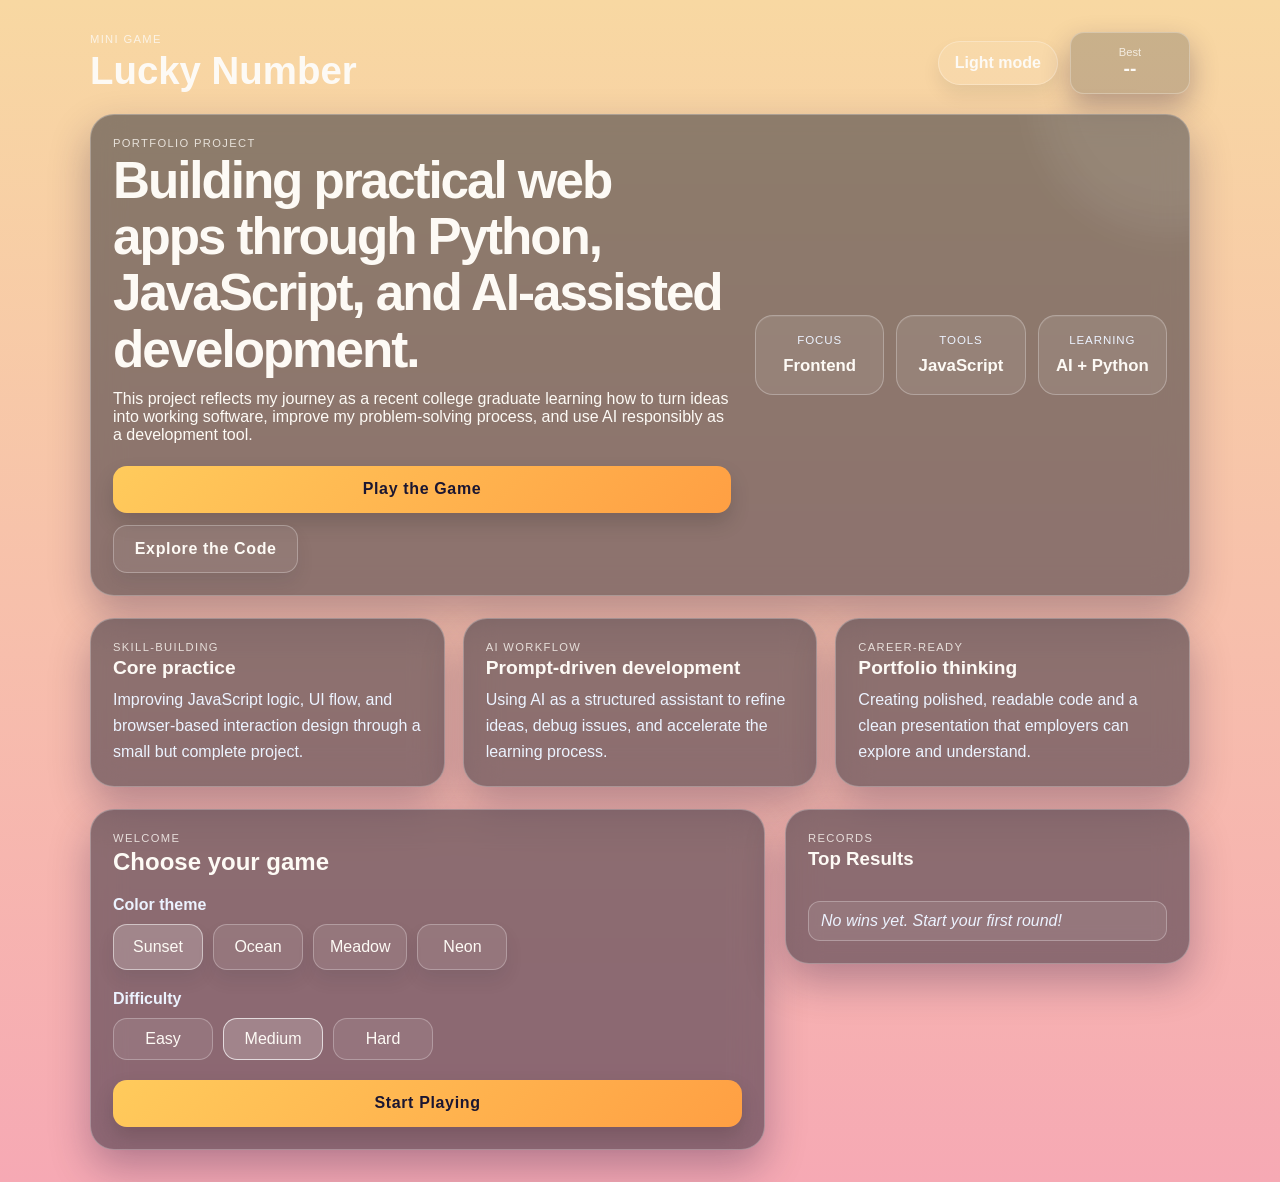
==== number-guessing/index.html @ c9243097 "Add number-guessing sub-site bundle" ====
<!DOCTYPE html>
<html lang="en">
  <head>
    <meta charset="UTF-8" />
    <meta name="viewport" content="width=device-width, initial-scale=1.0" />
    <title>Lucky Number Challenge</title>
    <link rel="stylesheet" href="styles.css" />
  </head>
  <body data-theme="sunset">
    <div class="app-shell">
      <header class="topbar">
        <div>
          <p class="eyebrow">Mini game</p>
          <h1>Lucky Number</h1>
        </div>
        <div class="topbar-actions">
          <button id="theme-toggle" class="theme-toggle" type="button" aria-label="Toggle light and dark mode">
            Light mode
          </button>
          <div class="best-score-card">
            <span>Best</span>
            <strong id="best-score-label">--</strong>
          </div>
        </div>
      </header>

      <section class="hero-card panel">
        <div class="hero-copy">
          <p class="eyebrow accent">Portfolio Project</p>
          <h2>Building practical web apps through Python, JavaScript, and AI-assisted development.</h2>
          <p>
            This project reflects my journey as a recent college graduate learning how to turn ideas into working software,
            improve my problem-solving process, and use AI responsibly as a development tool.
          </p>
          <div class="hero-actions">
            <button type="button" class="primary-button hero-cta" id="hero-start-button">Play the Game</button>
            <button type="button" class="secondary-button" id="hero-code-button">Explore the Code</button>
          </div>
        </div>
        <div class="hero-metrics">
          <div class="metric-box">
            <span>Focus</span>
            <strong>Frontend</strong>
          </div>
          <div class="metric-box">
            <span>Tools</span>
            <strong>JavaScript</strong>
          </div>
          <div class="metric-box">
            <span>Learning</span>
            <strong>AI + Python</strong>
          </div>
        </div>
      </section>

      <section class="feature-grid">
        <article class="feature-card panel">
          <p class="eyebrow accent">Skill-building</p>
          <h3>Core practice</h3>
          <p>Improving JavaScript logic, UI flow, and browser-based interaction design through a small but complete project.</p>
        </article>
        <article class="feature-card panel">
          <p class="eyebrow accent">AI workflow</p>
          <h3>Prompt-driven development</h3>
          <p>Using AI as a structured assistant to refine ideas, debug issues, and accelerate the learning process.</p>
        </article>
        <article class="feature-card panel">
          <p class="eyebrow accent">Career-ready</p>
          <h3>Portfolio thinking</h3>
          <p>Creating polished, readable code and a clean presentation that employers can explore and understand.</p>
        </article>
      </section>

      <main class="game-layout" id="game-area">
        <section id="start-screen" class="panel">
          <div class="panel-header">
            <p class="eyebrow accent">Welcome</p>
            <h2>Choose your game</h2>
          </div>

          <div class="menu-block">
            <label class="section-label">Color theme</label>
            <div class="theme-picker" aria-label="Choose screen theme">
              <button type="button" class="theme-option active" data-theme="sunset">Sunset</button>
              <button type="button" class="theme-option" data-theme="ocean">Ocean</button>
              <button type="button" class="theme-option" data-theme="meadow">Meadow</button>
              <button type="button" class="theme-option" data-theme="neon">Neon</button>
            </div>
          </div>

          <div class="menu-block">
            <label class="section-label">Difficulty</label>
            <div class="difficulty-picker" aria-label="Choose difficulty level">
              <label class="difficulty-option">
                <input type="radio" name="difficulty" value="easy" />
                <span>Easy</span>
              </label>
              <label class="difficulty-option">
                <input type="radio" name="difficulty" value="medium" checked />
                <span>Medium</span>
              </label>
              <label class="difficulty-option">
                <input type="radio" name="difficulty" value="hard" />
                <span>Hard</span>
              </label>
            </div>
          </div>

          <button id="start-game" class="primary-button" type="button">Start Playing</button>
        </section>

        <section id="game-screen" class="panel hidden">
          <div class="status-row">
            <div class="status-pill">
              <span>Difficulty</span>
              <strong id="difficulty-label">Medium</strong>
            </div>
            <div class="status-pill">
              <span>Attempts</span>
              <strong id="attempt-count">0</strong>
            </div>
            <div class="status-pill">
              <span>Goal</span>
              <strong>1 - 100</strong>
            </div>
          </div>

          <div class="guess-display-wrap">
            <div id="guess-display" aria-live="polite">?</div>
          </div>

          <div id="feedback-banner" class="feedback-banner" aria-live="polite">
            Make your first guess!
          </div>

          <form id="guess-form" class="guess-form">
            <label for="guess-input" class="sr-only">Enter your guess</label>
            <input id="guess-input" type="number" min="1" max="100" placeholder="Pick a number" />
            <button type="submit" class="primary-button">Guess</button>
          </form>

          <p id="limit-message" class="limit-message">You have 8 guesses.</p>
        </section>

        <section id="win-screen" class="panel hidden win-panel">
          <p class="eyebrow accent">Round complete</p>
          <h2>You won!</h2>
          <p id="win-summary" class="win-summary">You guessed the hidden number in 0 tries.</p>
          <button id="play-again-button" class="primary-button" type="button">Play Again</button>
        </section>

        <aside class="panel history-panel">
          <div class="panel-header small">
            <p class="eyebrow accent">Records</p>
            <h3>Top Results</h3>
          </div>
          <ol id="results-list" class="results-list">
            <li class="empty-state">No wins yet. Start your first round!</li>
          </ol>
        </aside>
      </main>
    </div>

    <script src="script.js"></script>
  </body>
</html>
---- number-guessing/styles.css ----
:root {
  --bg-top: #f8d8a2;
  --bg-bottom: #f6a9b4;
  --card-bg: rgba(255, 255, 255, 0.14);
  --card-border: rgba(255, 255, 255, 0.28);
  --panel-bg: rgba(16, 22, 41, 0.46);
  --panel-text: #fdfaf5;
  --muted-text: #ecf3ff;
  --accent: #ffcb5c;
  --accent-strong: #ff9f43;
  --primary: #7b61ff;
  --success: #79f2a8;
  --warning: #ffd166;
  --shadow: rgba(32, 18, 60, 0.3);
  --input-bg: rgba(17, 26, 50, 0.52);
}

body[data-mode="light"] {
  --bg-top: #f3f7ff;
  --bg-bottom: #d7e7ff;
  --card-bg: rgba(255, 255, 255, 0.75);
  --card-border: rgba(30, 41, 59, 0.12);
  --panel-bg: rgba(255, 255, 255, 0.76);
  --panel-text: #1d2333;
  --muted-text: #475569;
  --accent: #f59e0b;
  --accent-strong: #f97316;
  --primary: #6366f1;
  --success: #22c55e;
  --warning: #f59e0b;
  --shadow: rgba(15, 23, 42, 0.12);
  --input-bg: rgba(255, 255, 255, 0.7);
}

body[data-theme="ocean"] {
  --bg-top: #9ad8ff;
  --bg-bottom: #4e8de2;
  --panel-bg: rgba(10, 24, 58, 0.55);
  --accent: #ffd166;
  --accent-strong: #ffb703;
  --primary: #27b6ff;
  --success: #66f2c7;
}

body[data-theme="meadow"] {
  --bg-top: #aef2bf;
  --bg-bottom: #57b98c;
  --panel-bg: rgba(11, 39, 24, 0.5);
  --accent: #ffdd8a;
  --accent-strong: #f9b53f;
  --primary: #3bb273;
  --success: #d3ff7d;
}

body[data-theme="neon"] {
  --bg-top: #1a123a;
  --bg-bottom: #510d8f;
  --panel-bg: rgba(26, 16, 48, 0.7);
  --panel-text: #f0ebff;
  --muted-text: #dcd5ff;
  --accent: #ff67d4;
  --accent-strong: #ffb86b;
  --primary: #62e7ff;
  --success: #79ffb5;
  --warning: #ffe97a;
}

* {
  box-sizing: border-box;
}

html, body {
  margin: 0;
  min-height: 100%;
  font-family: "Segoe UI", Tahoma, sans-serif;
  background: linear-gradient(180deg, var(--bg-top), var(--bg-bottom));
  color: var(--panel-text);
}

body {
  min-height: 100vh;
  display: flex;
  align-items: center;
  justify-content: center;
  padding: 32px 16px;
}

button, input {
  font: inherit;
}

button {
  transition: transform 0.25s cubic-bezier(0.2, 0.8, 0.2, 1), box-shadow 0.25s ease, border-color 0.25s ease, opacity 0.25s ease;
}

button:hover {
  transform: translateY(-2px);
}

.primary-button,
.secondary-button,
.theme-toggle,
.theme-option,
.best-score-card,
.metric-box,
.feature-card {
  box-shadow: 0 10px 18px rgba(15, 23, 42, 0.08);
}

.primary-button:hover,
.secondary-button:hover,
.theme-toggle:hover,
.theme-option:hover,
.best-score-card:hover,
.metric-box:hover,
.feature-card:hover {
  box-shadow: 0 14px 26px rgba(15, 23, 42, 0.14);
}

.app-shell {
  width: min(100%, 1100px);
}

@keyframes fadeUp {
  from {
    opacity: 0;
    transform: translateY(18px);
  }
  to {
    opacity: 1;
    transform: translateY(0);
  }
}

.hero-card,
.feature-card,
.panel,
.best-score-card,
.theme-toggle {
  animation: fadeUp 0.6s ease-out both;
}

.hero-card {
  display: grid;
  grid-template-columns: 1.5fr 1fr;
  gap: 24px;
  align-items: center;
  margin-bottom: 22px;
  padding: 28px 24px;
  position: relative;
  overflow: hidden;
}

.hero-card::before {
  content: "";
  position: absolute;
  top: -30%;
  right: -10%;
  width: 260px;
  height: 260px;
  background: rgba(255, 255, 255, 0.08);
  border-radius: 50%;
  filter: blur(20px);
}

.hero-copy {
  position: relative;
  z-index: 1;
}

.hero-copy h2 {
  margin-bottom: 12px;
  font-size: clamp(2.1rem, 4vw, 3.4rem);
  line-height: 1.1;
  letter-spacing: -0.04em;
  max-width: 680px;
}

.hero-copy p:last-child {
  margin-bottom: 0;
  color: var(--muted-text);
  line-height: 1.7;
  max-width: 620px;
}

.hero-actions {
  display: flex;
  gap: 12px;
  margin-top: 22px;
  flex-wrap: wrap;
}

.secondary-button {
  width: auto;
  border: 1px solid var(--card-border);
  border-radius: 14px;
  background: rgba(255, 255, 255, 0.05);
  color: var(--panel-text);
  font-weight: 700;
  letter-spacing: 0.04em;
  padding: 0.9rem 1.3rem;
  cursor: pointer;
}

.hero-cta {
  width: auto;
  min-width: 180px;
}

.hero-metrics {
  display: grid;
  grid-template-columns: repeat(3, minmax(0, 1fr));
  gap: 12px;
  position: relative;
  z-index: 1;
}

.metric-box {
  border: 1px solid var(--card-border);
  background: rgba(255, 255, 255, 0.08);
  border-radius: 18px;
  padding: 18px 12px;
  text-align: center;
  box-shadow: inset 0 1px 0 rgba(255,255,255,0.08);
}

.metric-box span {
  display: block;
  font-size: 0.72rem;
  color: var(--muted-text);
  text-transform: uppercase;
  letter-spacing: 0.08em;
  margin-bottom: 10px;
}

.metric-box strong {
  font-size: 1.05rem;
}

.feature-grid {
  display: grid;
  grid-template-columns: repeat(3, minmax(0, 1fr));
  gap: 18px;
  margin-bottom: 22px;
}

.feature-card {
  padding: 20px 18px;
  transition: transform 0.25s cubic-bezier(0.2, 0.8, 0.2, 1), border-color 0.25s ease, box-shadow 0.25s ease;
}

.feature-card:hover {
  transform: translateY(-3px);
  border-color: rgba(255,255,255,0.35);
}

.feature-card h3 {
  margin-bottom: 8px;
  font-size: 1.2rem;
}

.feature-card p:last-child {
  margin-bottom: 0;
  color: var(--muted-text);
  line-height: 1.6;
}

.topbar {
  display: flex;
  align-items: center;
  justify-content: space-between;
  gap: 12px;
  margin-bottom: 20px;
}

.topbar-actions {
  display: flex;
  align-items: center;
  gap: 12px;
}

.theme-toggle {
  border: 1px solid var(--card-border);
  background: rgba(255, 255, 255, 0.08);
  color: var(--panel-text);
  border-radius: 999px;
  padding: 0.75rem 1rem;
  cursor: pointer;
  font-weight: 700;
}

.eyebrow {
  margin: 0 0 4px;
  text-transform: uppercase;
  letter-spacing: 0.12em;
  font-size: 0.7rem;
  opacity: 0.8;
}

h1, h2, h3, p {
  margin-top: 0;
}

h1 {
  margin-bottom: 0;
  font-size: clamp(2rem, 3vw, 3rem);
}

.best-score-card {
  background: rgba(18, 26, 47, 0.2);
  border: 1px solid var(--card-border);
  padding: 0.8rem 1.2rem;
  border-radius: 14px;
  text-align: center;
  min-width: 120px;
  box-shadow: 0 12px 28px var(--shadow);
}

.best-score-card span {
  display: block;
  font-size: 0.7rem;
  opacity: 0.8;
}

.best-score-card strong {
  display: block;
  font-size: 1.2rem;
}

.game-layout {
  display: grid;
  grid-template-columns: 1.5fr 0.9fr;
  gap: 20px;
  align-items: start;
}

.panel {
  background: var(--panel-bg);
  border: 1px solid var(--card-border);
  border-radius: 24px;
  padding: 22px;
  box-shadow: 0 18px 40px var(--shadow);
  backdrop-filter: blur(16px);
  transition: transform 0.25s ease, border-color 0.25s ease, box-shadow 0.25s ease;
}

.panel:hover {
  border-color: rgba(255, 255, 255, 0.38);
  box-shadow: 0 22px 44px var(--shadow);
}

.panel-header {
  margin-bottom: 18px;
}

.panel-header.small {
  margin-bottom: 12px;
}

.menu-block {
  margin-bottom: 20px;
}

.section-label {
  display: block;
  margin-bottom: 10px;
  font-weight: 700;
  color: var(--muted-text);
}

.theme-picker,
.difficulty-picker {
  display: flex;
  flex-wrap: wrap;
  gap: 10px;
}

.theme-option,
.difficulty-option {
  border-radius: 14px;
  border: 1px solid var(--card-border);
  background: rgba(255, 255, 255, 0.08);
  color: var(--panel-text);
  transition: transform 0.2s ease, border-color 0.2s ease, background 0.2s ease;
}

.theme-option {
  padding: 0.8rem 1rem;
  cursor: pointer;
  min-width: 90px;
}

.theme-option.active {
  background: rgba(255, 255, 255, 0.18);
  border-color: rgba(255, 255, 255, 0.5);
}

.difficulty-option {
  position: relative;
  display: inline-flex;
  align-items: center;
  justify-content: center;
  min-width: 100px;
  padding: 0.7rem 0.9rem;
  cursor: pointer;
}

.difficulty-option input {
  position: absolute;
  opacity: 0;
  pointer-events: none;
}

.difficulty-option:has(input:checked) {
  border-color: rgba(255, 255, 255, 0.7);
  background: rgba(255, 255, 255, 0.18);
}

.primary-button {
  width: 100%;
  border: none;
  border-radius: 14px;
  background: linear-gradient(135deg, var(--accent), var(--accent-strong));
  color: #1b1631;
  font-weight: 800;
  letter-spacing: 0.04em;
  padding: 0.9rem 1.1rem;
  cursor: pointer;
  box-shadow: 0 10px 20px rgba(0, 0, 0, 0.15);
}

.primary-button:hover,
.theme-option:hover {
  transform: translateY(-1px);
}

.status-row {
  display: grid;
  grid-template-columns: repeat(3, minmax(0, 1fr));
  gap: 10px;
  margin-bottom: 18px;
}

.status-pill {
  background: rgba(255, 255, 255, 0.08);
  border: 1px solid var(--card-border);
  border-radius: 14px;
  padding: 12px;
  text-align: center;
  transition: transform 0.2s ease, border-color 0.2s ease;
}

.status-pill:hover {
  transform: translateY(-1px);
  border-color: rgba(255, 255, 255, 0.35);
}

.status-pill span {
  display: block;
  font-size: 0.74rem;
  opacity: 0.8;
}

.status-pill strong {
  display: block;
  margin-top: 4px;
  font-size: 1rem;
}

.guess-display-wrap {
  display: flex;
  align-items: center;
  justify-content: center;
  background: linear-gradient(180deg, rgba(255,255,255,0.08), rgba(255,255,255,0.03));
  border: 1px solid var(--card-border);
  border-radius: 18px;
  min-height: 110px;
  margin-bottom: 16px;
  box-shadow: inset 0 1px 0 rgba(255,255,255,0.08);
}

#guess-display {
  font-size: clamp(2.2rem, 5vw, 3.5rem);
  font-weight: 800;
  letter-spacing: 0.08em;
  color: var(--accent);
  text-shadow: 0 0 18px rgba(255, 203, 92, 0.3);
  transition: transform 0.15s ease, color 0.15s ease, text-shadow 0.15s ease;
}

.result-flash-win {
  color: var(--success);
  text-shadow: 0 0 24px rgba(121, 242, 168, 0.45);
  transform: scale(1.08);
}

.result-flash-loss {
  color: #fca5a5;
  text-shadow: 0 0 24px rgba(248, 113, 113, 0.45);
  transform: scale(0.98);
}

.feedback-banner {
  min-height: 52px;
  display: flex;
  align-items: center;
  justify-content: center;
  text-align: center;
  padding: 0.8rem 1rem;
  border-radius: 12px;
  background: linear-gradient(180deg, rgba(255,255,255,0.08), rgba(255,255,255,0.04));
  border: 1px solid rgba(255, 255, 255, 0.2);
  color: var(--warning);
  font-weight: 700;
  margin-bottom: 18px;
}

.guess-form {
  display: flex;
  gap: 12px;
  align-items: center;
  width: 100%;
}

.guess-form input {
  flex: 1 1 220px;
  width: 100%;
  min-width: 0;
  max-width: 100%;
  background: var(--input-bg);
  border: 1px solid var(--card-border);
  border-radius: 12px;
  color: var(--panel-text);
  padding: 0.9rem 1rem;
  font-size: 1.2rem;
  text-align: center;
  letter-spacing: 0.04em;
  transition: border-color 0.2s ease, box-shadow 0.2s ease, transform 0.2s ease;
}

.guess-form input:focus {
  outline: none;
  border-color: rgba(255, 255, 255, 0.5);
  box-shadow: 0 0 0 4px rgba(255,255,255,0.08);
}

.guess-form input::placeholder {
  color: rgba(255, 255, 255, 0.62);
}

.limit-message {
  margin-top: 12px;
  margin-bottom: 0;
  text-align: center;
  color: var(--muted-text);
}

.history-panel {
  display: flex;
  flex-direction: column;
}

.results-list {
  list-style: none;
  padding: 0;
  margin: 0;
  display: grid;
  gap: 10px;
}

.results-list li {
  background: rgba(255, 255, 255, 0.08);
  border: 1px solid var(--card-border);
  border-radius: 12px;
  padding: 10px 12px;
  color: var(--panel-text);
}

.results-list .empty-state {
  color: var(--muted-text);
  font-style: italic;
}

.win-panel {
  text-align: center;
}

.win-summary {
  font-size: 1.05rem;
  margin-bottom: 18px;
  line-height: 1.6;
}

.win-panel h2 {
  font-size: clamp(2rem, 5vw, 3rem);
  color: var(--success);
  margin-bottom: 12px;
}

.hidden {
  display: none;
}

.sr-only {
  position: absolute;
  width: 1px;
  height: 1px;
  padding: 0;
  margin: -1px;
  overflow: hidden;
  clip: rect(0, 0, 0, 0);
  white-space: nowrap;
  border: 0;
}

@media (max-width: 900px) {
  .feature-grid {
    grid-template-columns: 1fr;
  }
}

@media (max-width: 840px) {
  .hero-card {
    grid-template-columns: 1fr;
  }

  .game-layout {
    grid-template-columns: 1fr;
  }

  .topbar {
    flex-direction: column;
    align-items: flex-start;
  }
}

@media (max-width: 600px) {
  .hero-metrics {
    grid-template-columns: 1fr;
  }

  .hero-actions {
    flex-direction: column;
  }

  .hero-cta,
  .secondary-button {
    width: 100%;
  }
}

@media (max-width: 540px) {
  .status-row {
    grid-template-columns: 1fr;
  }

  .guess-form {
    flex-direction: column;
  }

  .primary-button {
    width: 100%;
  }
}
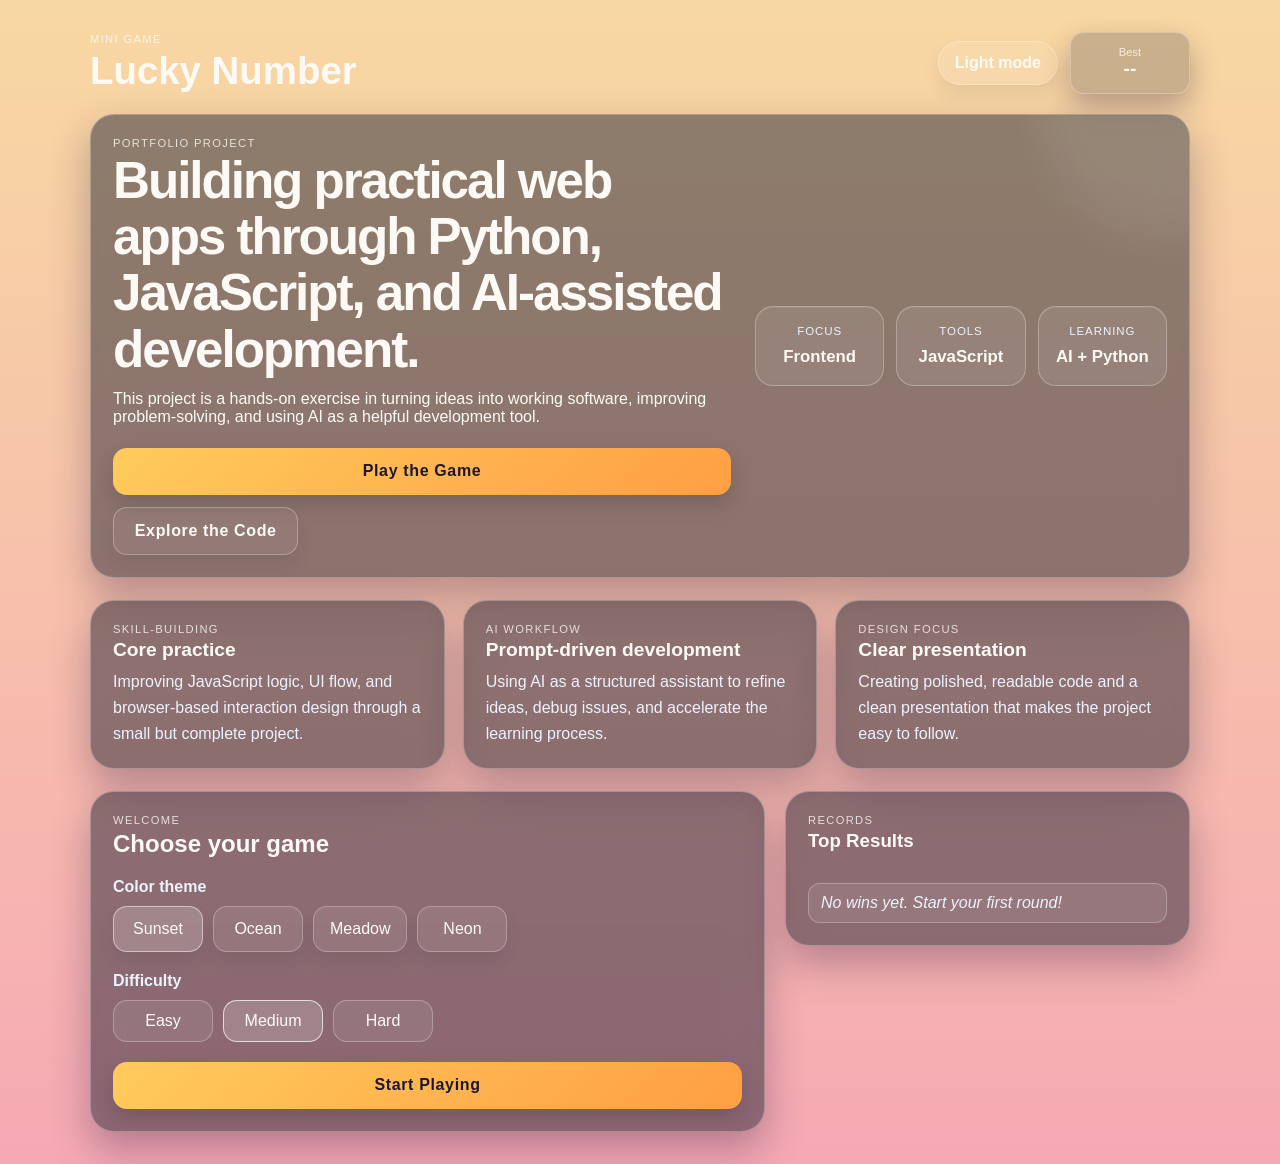
==== commit 86b2d67b: "Update website copy" ====
--- a/number-guessing/index.html
+++ b/number-guessing/index.html
@@ -29,8 +29,8 @@
           <p class="eyebrow accent">Portfolio Project</p>
           <h2>Building practical web apps through Python, JavaScript, and AI-assisted development.</h2>
           <p>
-            This project reflects my journey as a recent college graduate learning how to turn ideas into working software,
-            improve my problem-solving process, and use AI responsibly as a development tool.
+            This project is a hands-on exercise in turning ideas into working software, improving problem-solving,
+            and using AI as a helpful development tool.
           </p>
           <div class="hero-actions">
             <button type="button" class="primary-button hero-cta" id="hero-start-button">Play the Game</button>
@@ -65,9 +65,9 @@
           <p>Using AI as a structured assistant to refine ideas, debug issues, and accelerate the learning process.</p>
         </article>
         <article class="feature-card panel">
-          <p class="eyebrow accent">Career-ready</p>
-          <h3>Portfolio thinking</h3>
-          <p>Creating polished, readable code and a clean presentation that employers can explore and understand.</p>
+          <p class="eyebrow accent">Design focus</p>
+          <h3>Clear presentation</h3>
+          <p>Creating polished, readable code and a clean presentation that makes the project easy to follow.</p>
         </article>
       </section>
 
